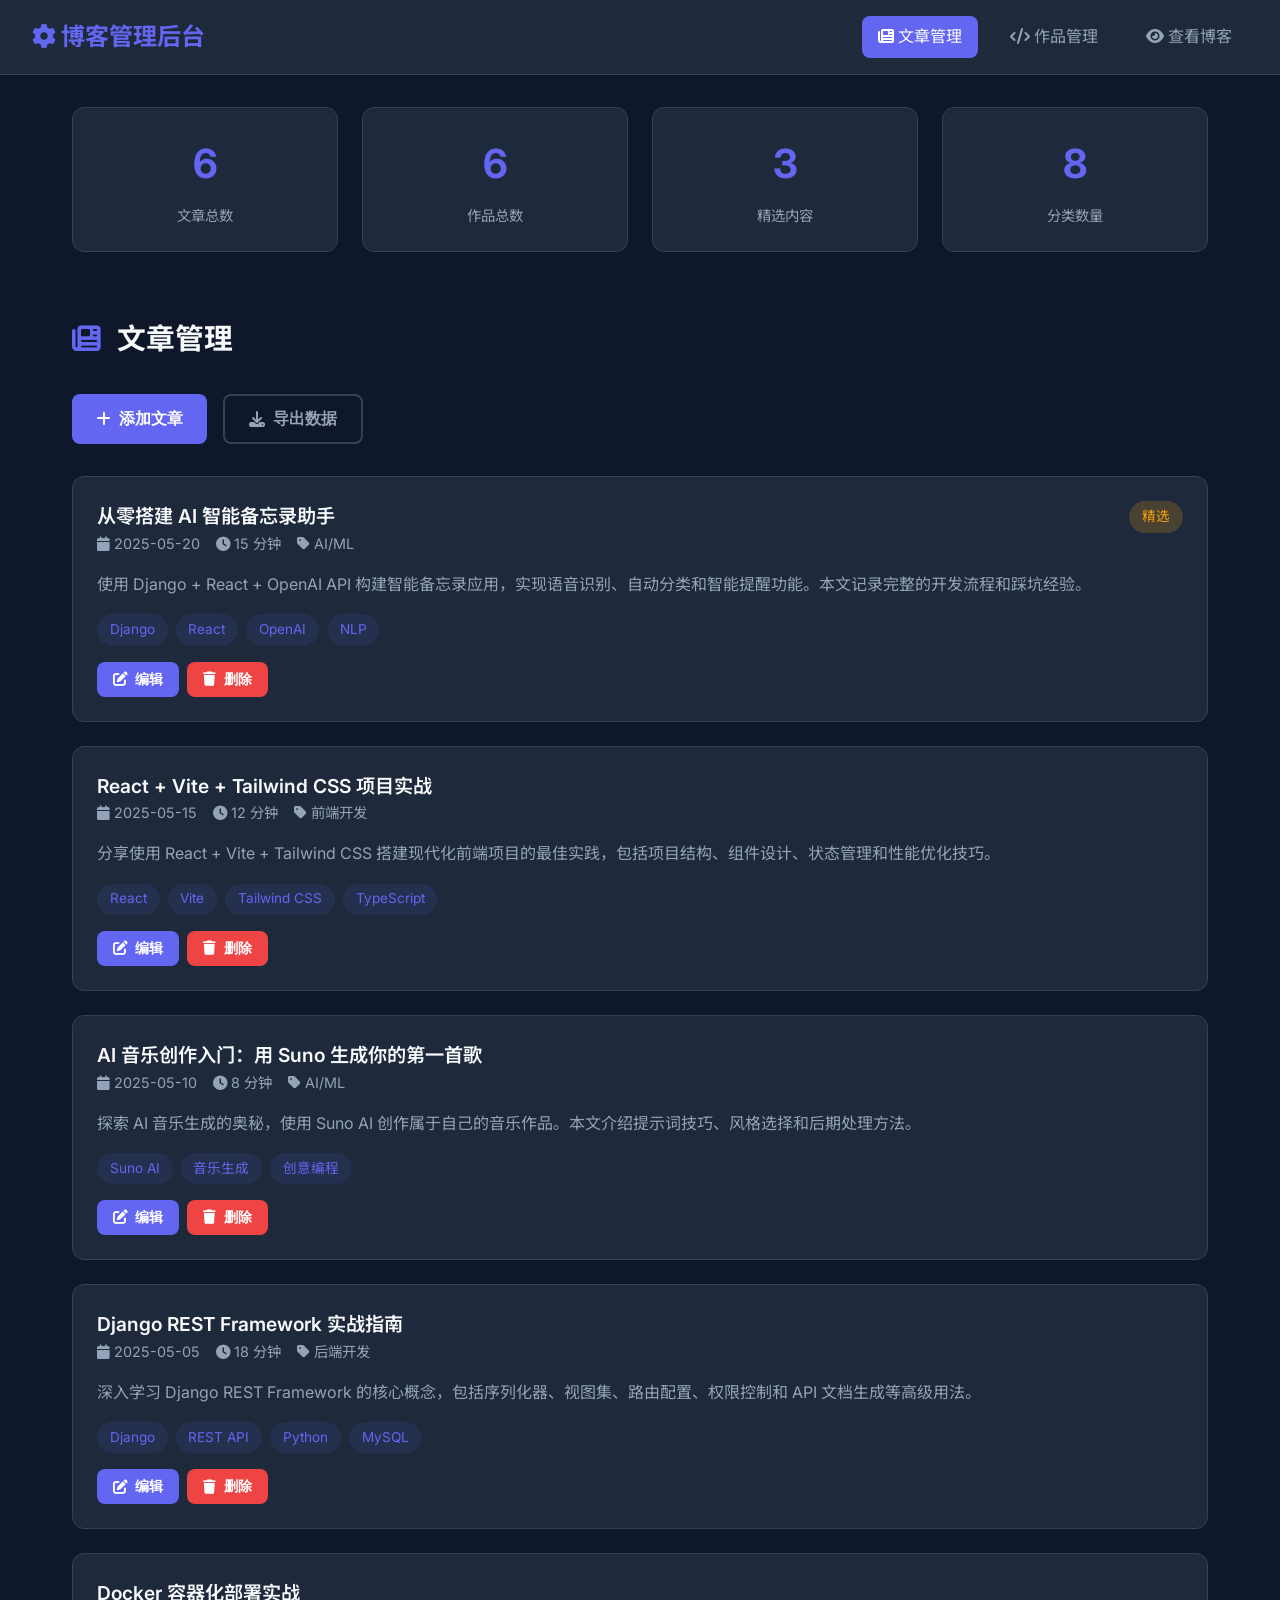
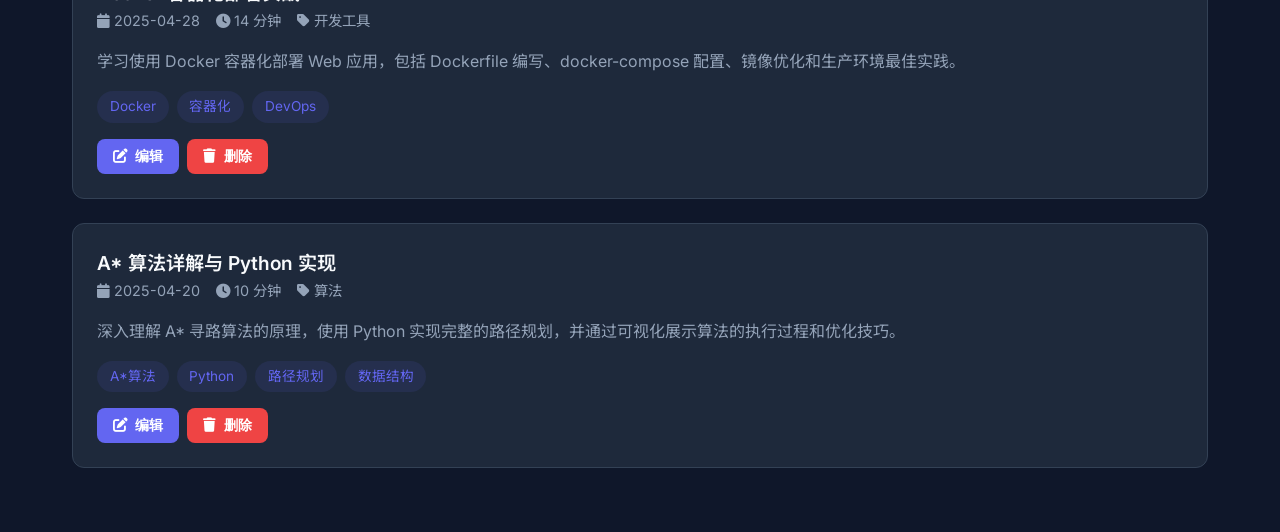
==== admin.html @ 1f02cdba "全面升级：添加作品展示、技术博客、管理后台、动态数据加载" ====
<!DOCTYPE html>
<html lang="zh-CN">
<head>
    <meta charset="UTF-8">
    <meta name="viewport" content="width=device-width, initial-scale=1.0">
    <title>博客管理后台 - Jax</title>
    <link rel="preconnect" href="https://fonts.googleapis.com">
    <link href="https://fonts.googleapis.com/css2?family=Inter:wght@300;400;500;600;700&family=Noto+Sans+SC:wght@300;400;500;700&display=swap" rel="stylesheet">
    <link rel="stylesheet" href="https://cdnjs.cloudflare.com/ajax/libs/font-awesome/6.5.1/css/all.min.css">
    <style>
        :root {
            --bg-primary: #0f172a;
            --bg-secondary: #1e293b;
            --bg-tertiary: #334155;
            --text-primary: #f8fafc;
            --text-secondary: #94a3b8;
            --accent: #6366f1;
            --accent-secondary: #8b5cf6;
            --success: #10b981;
            --warning: #f59e0b;
            --danger: #ef4444;
            --border: #334155;
        }

        * {
            margin: 0;
            padding: 0;
            box-sizing: border-box;
        }

        body {
            font-family: 'Inter', 'Noto Sans SC', sans-serif;
            background: var(--bg-primary);
            color: var(--text-primary);
            line-height: 1.6;
        }

        .container {
            max-width: 1200px;
            margin: 0 auto;
            padding: 2rem;
        }

        /* 头部导航 */
        .admin-header {
            background: var(--bg-secondary);
            border-bottom: 1px solid var(--border);
            padding: 1rem 2rem;
            display: flex;
            justify-content: space-between;
            align-items: center;
        }

        .admin-logo {
            font-size: 1.5rem;
            font-weight: 700;
            color: var(--accent);
        }

        .admin-nav {
            display: flex;
            gap: 1rem;
        }

        .admin-nav a {
            color: var(--text-secondary);
            text-decoration: none;
            padding: 0.5rem 1rem;
            border-radius: 8px;
            transition: all 0.3s;
        }

        .admin-nav a:hover,
        .admin-nav a.active {
            background: var(--accent);
            color: white;
        }

        /* 主要内容 */
        .main-content {
            padding: 2rem 0;
        }

        .section-title {
            font-size: 1.8rem;
            font-weight: 700;
            margin-bottom: 2rem;
            color: var(--text-primary);
            display: flex;
            align-items: center;
            gap: 1rem;
        }

        .section-title i {
            color: var(--accent);
        }

        /* 操作按钮 */
        .actions {
            display: flex;
            gap: 1rem;
            margin-bottom: 2rem;
        }

        .btn {
            padding: 0.8rem 1.5rem;
            border: none;
            border-radius: 8px;
            font-size: 1rem;
            font-weight: 600;
            cursor: pointer;
            transition: all 0.3s;
            display: inline-flex;
            align-items: center;
            gap: 0.5rem;
        }

        .btn-primary {
            background: var(--accent);
            color: white;
        }

        .btn-primary:hover {
            background: var(--accent-secondary);
            transform: translateY(-2px);
        }

        .btn-success {
            background: var(--success);
            color: white;
        }

        .btn-success:hover {
            background: #059669;
        }

        .btn-danger {
            background: var(--danger);
            color: white;
        }

        .btn-danger:hover {
            background: #dc2626;
        }

        .btn-outline {
            background: transparent;
            border: 2px solid var(--border);
            color: var(--text-secondary);
        }

        .btn-outline:hover {
            border-color: var(--accent);
            color: var(--accent);
        }

        /* 内容卡片 */
        .content-grid {
            display: grid;
            gap: 1.5rem;
        }

        .content-card {
            background: var(--bg-secondary);
            border: 1px solid var(--border);
            border-radius: 12px;
            padding: 1.5rem;
            transition: all 0.3s;
        }

        .content-card:hover {
            border-color: var(--accent);
            transform: translateY(-2px);
        }

        .card-header {
            display: flex;
            justify-content: space-between;
            align-items: flex-start;
            margin-bottom: 1rem;
        }

        .card-title {
            font-size: 1.2rem;
            font-weight: 600;
            color: var(--text-primary);
        }

        .card-meta {
            display: flex;
            gap: 1rem;
            color: var(--text-secondary);
            font-size: 0.9rem;
        }

        .card-description {
            color: var(--text-secondary);
            margin-bottom: 1rem;
            line-height: 1.7;
        }

        .card-tags {
            display: flex;
            flex-wrap: wrap;
            gap: 0.5rem;
            margin-bottom: 1rem;
        }

        .tag {
            background: rgba(99, 102, 241, 0.1);
            color: var(--accent);
            padding: 0.3rem 0.8rem;
            border-radius: 20px;
            font-size: 0.85rem;
        }

        .card-actions {
            display: flex;
            gap: 0.5rem;
        }

        .btn-sm {
            padding: 0.5rem 1rem;
            font-size: 0.9rem;
        }

        /* 模态框 */
        .modal {
            display: none;
            position: fixed;
            top: 0;
            left: 0;
            right: 0;
            bottom: 0;
            background: rgba(0, 0, 0, 0.8);
            z-index: 1000;
            align-items: center;
            justify-content: center;
        }

        .modal.active {
            display: flex;
        }

        .modal-content {
            background: var(--bg-secondary);
            border-radius: 16px;
            padding: 2rem;
            width: 90%;
            max-width: 600px;
            max-height: 90vh;
            overflow-y: auto;
        }

        .modal-header {
            display: flex;
            justify-content: space-between;
            align-items: center;
            margin-bottom: 2rem;
        }

        .modal-title {
            font-size: 1.5rem;
            font-weight: 700;
        }

        .modal-close {
            background: none;
            border: none;
            color: var(--text-secondary);
            font-size: 1.5rem;
            cursor: pointer;
            padding: 0.5rem;
        }

        .modal-close:hover {
            color: var(--danger);
        }

        /* 表单 */
        .form-group {
            margin-bottom: 1.5rem;
        }

        .form-label {
            display: block;
            margin-bottom: 0.5rem;
            color: var(--text-primary);
            font-weight: 500;
        }

        .form-input,
        .form-textarea,
        .form-select {
            width: 100%;
            padding: 0.8rem 1rem;
            background: var(--bg-tertiary);
            border: 1px solid var(--border);
            border-radius: 8px;
            color: var(--text-primary);
            font-size: 1rem;
            font-family: inherit;
            transition: border-color 0.3s;
        }

        .form-input:focus,
        .form-textarea:focus,
        .form-select:focus {
            outline: none;
            border-color: var(--accent);
        }

        .form-textarea {
            min-height: 120px;
            resize: vertical;
        }

        .form-help {
            color: var(--text-secondary);
            font-size: 0.85rem;
            margin-top: 0.3rem;
        }

        /* 标签输入 */
        .tags-input {
            display: flex;
            flex-wrap: wrap;
            gap: 0.5rem;
            padding: 0.5rem;
            background: var(--bg-tertiary);
            border: 1px solid var(--border);
            border-radius: 8px;
            min-height: 50px;
        }

        .tags-input .tag {
            display: flex;
            align-items: center;
            gap: 0.3rem;
        }

        .tags-input .tag button {
            background: none;
            border: none;
            color: var(--accent);
            cursor: pointer;
            padding: 0;
            font-size: 0.9rem;
        }

        .tags-input input {
            flex: 1;
            min-width: 100px;
            background: none;
            border: none;
            color: var(--text-primary);
            font-size: 1rem;
            outline: none;
        }

        /* 统计信息 */
        .stats {
            display: grid;
            grid-template-columns: repeat(auto-fit, minmax(200px, 1fr));
            gap: 1.5rem;
            margin-bottom: 2rem;
        }

        .stat-card {
            background: var(--bg-secondary);
            border: 1px solid var(--border);
            border-radius: 12px;
            padding: 1.5rem;
            text-align: center;
        }

        .stat-number {
            font-size: 2.5rem;
            font-weight: 700;
            color: var(--accent);
            margin-bottom: 0.5rem;
        }

        .stat-label {
            color: var(--text-secondary);
            font-size: 0.9rem;
        }

        /* 响应式 */
        @media (max-width: 768px) {
            .container {
                padding: 1rem;
            }

            .admin-header {
                flex-direction: column;
                gap: 1rem;
            }

            .admin-nav {
                flex-wrap: wrap;
                justify-content: center;
            }

            .actions {
                flex-direction: column;
            }

            .btn {
                width: 100%;
                justify-content: center;
            }

            .stats {
                grid-template-columns: repeat(2, 1fr);
            }
        }
    </style>
</head>
<body>
    <!-- 头部导航 -->
    <header class="admin-header">
        <div class="admin-logo">
            <i class="fas fa-cog"></i> 博客管理后台
        </div>
        <nav class="admin-nav">
            <a href="#articles" class="active" onclick="showSection('articles')">
                <i class="fas fa-newspaper"></i> 文章管理
            </a>
            <a href="#works" onclick="showSection('works')">
                <i class="fas fa-code"></i> 作品管理
            </a>
            <a href="index.html">
                <i class="fas fa-eye"></i> 查看博客
            </a>
        </nav>
    </header>

    <div class="container">
        <!-- 统计信息 -->
        <div class="stats">
            <div class="stat-card">
                <div class="stat-number" id="articleCount">0</div>
                <div class="stat-label">文章总数</div>
            </div>
            <div class="stat-card">
                <div class="stat-number" id="workCount">0</div>
                <div class="stat-label">作品总数</div>
            </div>
            <div class="stat-card">
                <div class="stat-number" id="featuredCount">0</div>
                <div class="stat-label">精选内容</div>
            </div>
            <div class="stat-card">
                <div class="stat-number" id="categoryCount">0</div>
                <div class="stat-label">分类数量</div>
            </div>
        </div>

        <!-- 文章管理 -->
        <section id="articles-section" class="main-content">
            <h2 class="section-title">
                <i class="fas fa-newspaper"></i> 文章管理
            </h2>
            <div class="actions">
                <button class="btn btn-primary" onclick="openArticleModal()">
                    <i class="fas fa-plus"></i> 添加文章
                </button>
                <button class="btn btn-outline" onclick="exportData('articles')">
                    <i class="fas fa-download"></i> 导出数据
                </button>
            </div>
            <div class="content-grid" id="articlesList">
                <!-- 文章列表将通过 JavaScript 动态生成 -->
            </div>
        </section>

        <!-- 作品管理 -->
        <section id="works-section" class="main-content" style="display: none;">
            <h2 class="section-title">
                <i class="fas fa-code"></i> 作品管理
            </h2>
            <div class="actions">
                <button class="btn btn-primary" onclick="openWorkModal()">
                    <i class="fas fa-plus"></i> 添加作品
                </button>
                <button class="btn btn-outline" onclick="exportData('works')">
                    <i class="fas fa-download"></i> 导出数据
                </button>
            </div>
            <div class="content-grid" id="worksList">
                <!-- 作品列表将通过 JavaScript 动态生成 -->
            </div>
        </section>
    </div>

    <!-- 文章编辑模态框 -->
    <div class="modal" id="articleModal">
        <div class="modal-content">
            <div class="modal-header">
                <h3 class="modal-title" id="articleModalTitle">添加文章</h3>
                <button class="modal-close" onclick="closeArticleModal()">&times;</button>
            </div>
            <form id="articleForm" onsubmit="saveArticle(event)">
                <input type="hidden" id="articleId">
                <div class="form-group">
                    <label class="form-label">文章标题 *</label>
                    <input type="text" class="form-input" id="articleTitle" required>
                </div>
                <div class="form-group">
                    <label class="form-label">文章摘要 *</label>
                    <textarea class="form-textarea" id="articleExcerpt" required></textarea>
                </div>
                <div class="form-group">
                    <label class="form-label">分类 *</label>
                    <select class="form-select" id="articleCategory" required>
                        <option value="ai">AI/ML</option>
                        <option value="frontend">前端开发</option>
                        <option value="backend">后端开发</option>
                        <option value="devops">开发工具</option>
                        <option value="algorithm">算法</option>
                    </select>
                </div>
                <div class="form-group">
                    <label class="form-label">发布日期 *</label>
                    <input type="date" class="form-input" id="articleDate" required>
                </div>
                <div class="form-group">
                    <label class="form-label">阅读时间</label>
                    <input type="text" class="form-input" id="articleReadTime" placeholder="例如：10 分钟">
                </div>
                <div class="form-group">
                    <label class="form-label">标签（用逗号分隔）</label>
                    <input type="text" class="form-input" id="articleTags" placeholder="例如：React, TypeScript, Vite">
                </div>
                <div class="form-group">
                    <label class="form-label">图标类名</label>
                    <input type="text" class="form-input" id="articleIcon" placeholder="例如：fas fa-brain">
                    <p class="form-help">使用 Font Awesome 图标类名</p>
                </div>
                <div class="form-group">
                    <label class="form-label">文章链接</label>
                    <input type="text" class="form-input" id="articleUrl" placeholder="https://...">
                </div>
                <div class="form-group">
                    <label class="form-label">
                        <input type="checkbox" id="articleFeatured"> 设为精选文章
                    </label>
                </div>
                <div class="actions">
                    <button type="submit" class="btn btn-success">
                        <i class="fas fa-save"></i> 保存
                    </button>
                    <button type="button" class="btn btn-outline" onclick="closeArticleModal()">
                        取消
                    </button>
                </div>
            </form>
        </div>
    </div>

    <!-- 作品编辑模态框 -->
    <div class="modal" id="workModal">
        <div class="modal-content">
            <div class="modal-header">
                <h3 class="modal-title" id="workModalTitle">添加作品</h3>
                <button class="modal-close" onclick="closeWorkModal()">&times;</button>
            </div>
            <form id="workForm" onsubmit="saveWork(event)">
                <input type="hidden" id="workId">
                <div class="form-group">
                    <label class="form-label">作品名称 *</label>
                    <input type="text" class="form-input" id="workTitle" required>
                </div>
                <div class="form-group">
                    <label class="form-label">作品描述 *</label>
                    <textarea class="form-textarea" id="workDescription" required></textarea>
                </div>
                <div class="form-group">
                    <label class="form-label">分类 *</label>
                    <select class="form-select" id="workCategory" required>
                        <option value="ai">AI/ML</option>
                        <option value="web">Web开发</option>
                        <option value="design">设计</option>
                        <option value="creative">创意</option>
                    </select>
                </div>
                <div class="form-group">
                    <label class="form-label">封面图片 URL</label>
                    <input type="text" class="form-input" id="workImage" placeholder="https://...">
                </div>
                <div class="form-group">
                    <label class="form-label">技术栈（用逗号分隔）</label>
                    <input type="text" class="form-input" id="workTech" placeholder="例如：React, Django, MySQL">
                </div>
                <div class="form-group">
                    <label class="form-label">GitHub 链接</label>
                    <input type="text" class="form-input" id="workGithub" placeholder="https://github.com/...">
                </div>
                <div class="form-group">
                    <label class="form-label">演示链接</label>
                    <input type="text" class="form-input" id="workDemo" placeholder="https://...">
                </div>
                <div class="form-group">
                    <label class="form-label">项目状态</label>
                    <select class="form-select" id="workStatus">
                        <option value="已上线">已上线</option>
                        <option value="已完成">已完成</option>
                        <option value="进行中">进行中</option>
                        <option value="持续更新">持续更新</option>
                    </select>
                </div>
                <div class="form-group">
                    <label class="form-label">
                        <input type="checkbox" id="workFeatured"> 设为精选作品
                    </label>
                </div>
                <div class="actions">
                    <button type="submit" class="btn btn-success">
                        <i class="fas fa-save"></i> 保存
                    </button>
                    <button type="button" class="btn btn-outline" onclick="closeWorkModal()">
                        取消
                    </button>
                </div>
            </form>
        </div>
    </div>

    <script>
        // 全局数据
        let blogData = {
            articles: [],
            works: [],
            categories: {}
        };

        // 加载数据
        async function loadData() {
            try {
                const response = await fetch('data.json');
                blogData = await response.json();
                renderArticles();
                renderWorks();
                updateStats();
            } catch (error) {
                console.error('加载数据失败:', error);
                alert('加载数据失败，请刷新页面重试');
            }
        }

        // 保存数据到本地存储
        function saveToStorage() {
            localStorage.setItem('blogData', JSON.stringify(blogData));
        }

        // 从本地存储加载
        function loadFromStorage() {
            const stored = localStorage.getItem('blogData');
            if (stored) {
                blogData = JSON.parse(stored);
                return true;
            }
            return false;
        }

        // 更新统计信息
        function updateStats() {
            document.getElementById('articleCount').textContent = blogData.articles.length;
            document.getElementById('workCount').textContent = blogData.works.length;
            
            const featured = blogData.articles.filter(a => a.featured).length + 
                           blogData.works.filter(w => w.featured).length;
            document.getElementById('featuredCount').textContent = featured;
            
            const categories = new Set([
                ...blogData.articles.map(a => a.category),
                ...blogData.works.map(w => w.category)
            ]);
            document.getElementById('categoryCount').textContent = categories.size;
        }

        // 切换栏目
        function showSection(section) {
            document.querySelectorAll('.main-content').forEach(el => {
                el.style.display = 'none';
            });
            document.getElementById(`${section}-section`).style.display = 'block';
            
            document.querySelectorAll('.admin-nav a').forEach(el => {
                el.classList.remove('active');
            });
            event.target.closest('a').classList.add('active');
        }

        // 渲染文章列表
        function renderArticles() {
            const container = document.getElementById('articlesList');
            container.innerHTML = blogData.articles.map(article => `
                <div class="content-card">
                    <div class="card-header">
                        <div>
                            <div class="card-title">${article.title}</div>
                            <div class="card-meta">
                                <span><i class="fas fa-calendar"></i> ${article.date}</span>
                                <span><i class="fas fa-clock"></i> ${article.readTime}</span>
                                <span><i class="fas fa-tag"></i> ${getCategoryName(article.category, 'articles')}</span>
                            </div>
                        </div>
                        ${article.featured ? '<span class="tag" style="background: rgba(245, 158, 11, 0.2); color: #f59e0b;">精选</span>' : ''}
                    </div>
                    <p class="card-description">${article.excerpt}</p>
                    <div class="card-tags">
                        ${article.tags.map(tag => `<span class="tag">${tag}</span>`).join('')}
                    </div>
                    <div class="card-actions">
                        <button class="btn btn-primary btn-sm" onclick="editArticle(${article.id})">
                            <i class="fas fa-edit"></i> 编辑
                        </button>
                        <button class="btn btn-danger btn-sm" onclick="deleteArticle(${article.id})">
                            <i class="fas fa-trash"></i> 删除
                        </button>
                    </div>
                </div>
            `).join('');
        }

        // 渲染作品列表
        function renderWorks() {
            const container = document.getElementById('worksList');
            container.innerHTML = blogData.works.map(work => `
                <div class="content-card">
                    <div class="card-header">
                        <div>
                            <div class="card-title">${work.title}</div>
                            <div class="card-meta">
                                <span><i class="fas fa-tag"></i> ${getCategoryName(work.category, 'works')}</span>
                                <span><i class="fas fa-circle" style="color: ${work.status === '已上线' ? '#10b981' : work.status === '进行中' ? '#f59e0b' : '#6366f1'}"></i> ${work.status}</span>
                            </div>
                        </div>
                        ${work.featured ? '<span class="tag" style="background: rgba(245, 158, 11, 0.2); color: #f59e0b;">精选</span>' : ''}
                    </div>
                    <p class="card-description">${work.description}</p>
                    <div class="card-tags">
                        ${work.tech.map(tag => `<span class="tag">${tag}</span>`).join('')}
                    </div>
                    <div class="card-actions">
                        <button class="btn btn-primary btn-sm" onclick="editWork(${work.id})">
                            <i class="fas fa-edit"></i> 编辑
                        </button>
                        <button class="btn btn-danger btn-sm" onclick="deleteWork(${work.id})">
                            <i class="fas fa-trash"></i> 删除
                        </button>
                        ${work.github ? `<a href="${work.github}" target="_blank" class="btn btn-outline btn-sm"><i class="fab fa-github"></i> GitHub</a>` : ''}
                    </div>
                </div>
            `).join('');
        }

        // 获取分类名称
        function getCategoryName(category, type) {
            return blogData.categories[type]?.[category] || category;
        }

        // 打开文章模态框
        function openArticleModal(article = null) {
            const modal = document.getElementById('articleModal');
            const title = document.getElementById('articleModalTitle');
            
            if (article) {
                title.textContent = '编辑文章';
                document.getElementById('articleId').value = article.id;
                document.getElementById('articleTitle').value = article.title;
                document.getElementById('articleExcerpt').value = article.excerpt;
                document.getElementById('articleCategory').value = article.category;
                document.getElementById('articleDate').value = article.date;
                document.getElementById('articleReadTime').value = article.readTime;
                document.getElementById('articleTags').value = article.tags.join(', ');
                document.getElementById('articleIcon').value = article.icon;
                document.getElementById('articleUrl').value = article.url;
                document.getElementById('articleFeatured').checked = article.featured;
            } else {
                title.textContent = '添加文章';
                document.getElementById('articleForm').reset();
                document.getElementById('articleDate').value = new Date().toISOString().split('T')[0];
            }
            
            modal.classList.add('active');
        }

        // 关闭文章模态框
        function closeArticleModal() {
            document.getElementById('articleModal').classList.remove('active');
        }

        // 保存文章
        function saveArticle(event) {
            event.preventDefault();
            
            const id = document.getElementById('articleId').value;
            const article = {
                id: id ? parseInt(id) : Date.now(),
                title: document.getElementById('articleTitle').value,
                excerpt: document.getElementById('articleExcerpt').value,
                category: document.getElementById('articleCategory').value,
                date: document.getElementById('articleDate').value,
                readTime: document.getElementById('articleReadTime').value || '5 分钟',
                tags: document.getElementById('articleTags').value.split(',').map(t => t.trim()).filter(t => t),
                icon: document.getElementById('articleIcon').value || 'fas fa-file-alt',
                url: document.getElementById('articleUrl').value || '#',
                featured: document.getElementById('articleFeatured').checked
            };

            if (id) {
                // 更新
                const index = blogData.articles.findIndex(a => a.id === parseInt(id));
                if (index !== -1) {
                    blogData.articles[index] = article;
                }
            } else {
                // 新增
                blogData.articles.unshift(article);
            }

            saveToStorage();
            renderArticles();
            updateStats();
            closeArticleModal();
            alert(id ? '文章已更新' : '文章已添加');
        }

        // 编辑文章
        function editArticle(id) {
            const article = blogData.articles.find(a => a.id === id);
            if (article) {
                openArticleModal(article);
            }
        }

        // 删除文章
        function deleteArticle(id) {
            if (confirm('确定要删除这篇文章吗？')) {
                blogData.articles = blogData.articles.filter(a => a.id !== id);
                saveToStorage();
                renderArticles();
                updateStats();
                alert('文章已删除');
            }
        }

        // 打开作品模态框
        function openWorkModal(work = null) {
            const modal = document.getElementById('workModal');
            const title = document.getElementById('workModalTitle');
            
            if (work) {
                title.textContent = '编辑作品';
                document.getElementById('workId').value = work.id;
                document.getElementById('workTitle').value = work.title;
                document.getElementById('workDescription').value = work.description;
                document.getElementById('workCategory').value = work.category;
                document.getElementById('workImage').value = work.image;
                document.getElementById('workTech').value = work.tech.join(', ');
                document.getElementById('workGithub').value = work.github;
                document.getElementById('workDemo').value = work.demo;
                document.getElementById('workStatus').value = work.status;
                document.getElementById('workFeatured').checked = work.featured;
            } else {
                title.textContent = '添加作品';
                document.getElementById('workForm').reset();
            }
            
            modal.classList.add('active');
        }

        // 关闭作品模态框
        function closeWorkModal() {
            document.getElementById('workModal').classList.remove('active');
        }

        // 保存作品
        function saveWork(event) {
            event.preventDefault();
            
            const id = document.getElementById('workId').value;
            const work = {
                id: id ? parseInt(id) : Date.now(),
                title: document.getElementById('workTitle').value,
                description: document.getElementById('workDescription').value,
                category: document.getElementById('workCategory').value,
                image: document.getElementById('workImage').value || 'https://images.unsplash.com/photo-1461749280684-dccba630e2f6?w=800',
                tech: document.getElementById('workTech').value.split(',').map(t => t.trim()).filter(t => t),
                github: document.getElementById('workGithub').value || '#',
                demo: document.getElementById('workDemo').value || '#',
                status: document.getElementById('workStatus').value,
                featured: document.getElementById('workFeatured').checked
            };

            if (id) {
                // 更新
                const index = blogData.works.findIndex(w => w.id === parseInt(id));
                if (index !== -1) {
                    blogData.works[index] = work;
                }
            } else {
                // 新增
                blogData.works.unshift(work);
            }

            saveToStorage();
            renderWorks();
            updateStats();
            closeWorkModal();
            alert(id ? '作品已更新' : '作品已添加');
        }

        // 编辑作品
        function editWork(id) {
            const work = blogData.works.find(w => w.id === id);
            if (work) {
                openWorkModal(work);
            }
        }

        // 删除作品
        function deleteWork(id) {
            if (confirm('确定要删除这个作品吗？')) {
                blogData.works = blogData.works.filter(w => w.id !== id);
                saveToStorage();
                renderWorks();
                updateStats();
                alert('作品已删除');
            }
        }

        // 导出数据
        function exportData(type) {
            const data = type === 'articles' ? blogData.articles : blogData.works;
            const blob = new Blob([JSON.stringify(data, null, 2)], { type: 'application/json' });
            const url = URL.createObjectURL(blob);
            const a = document.createElement('a');
            a.href = url;
            a.download = `${type}_${new Date().toISOString().split('T')[0]}.json`;
            a.click();
            URL.revokeObjectURL(url);
        }

        // 初始化
        document.addEventListener('DOMContentLoaded', () => {
            if (!loadFromStorage()) {
                loadData();
            } else {
                renderArticles();
                renderWorks();
                updateStats();
            }
        });
    </script>
</body>
</html>
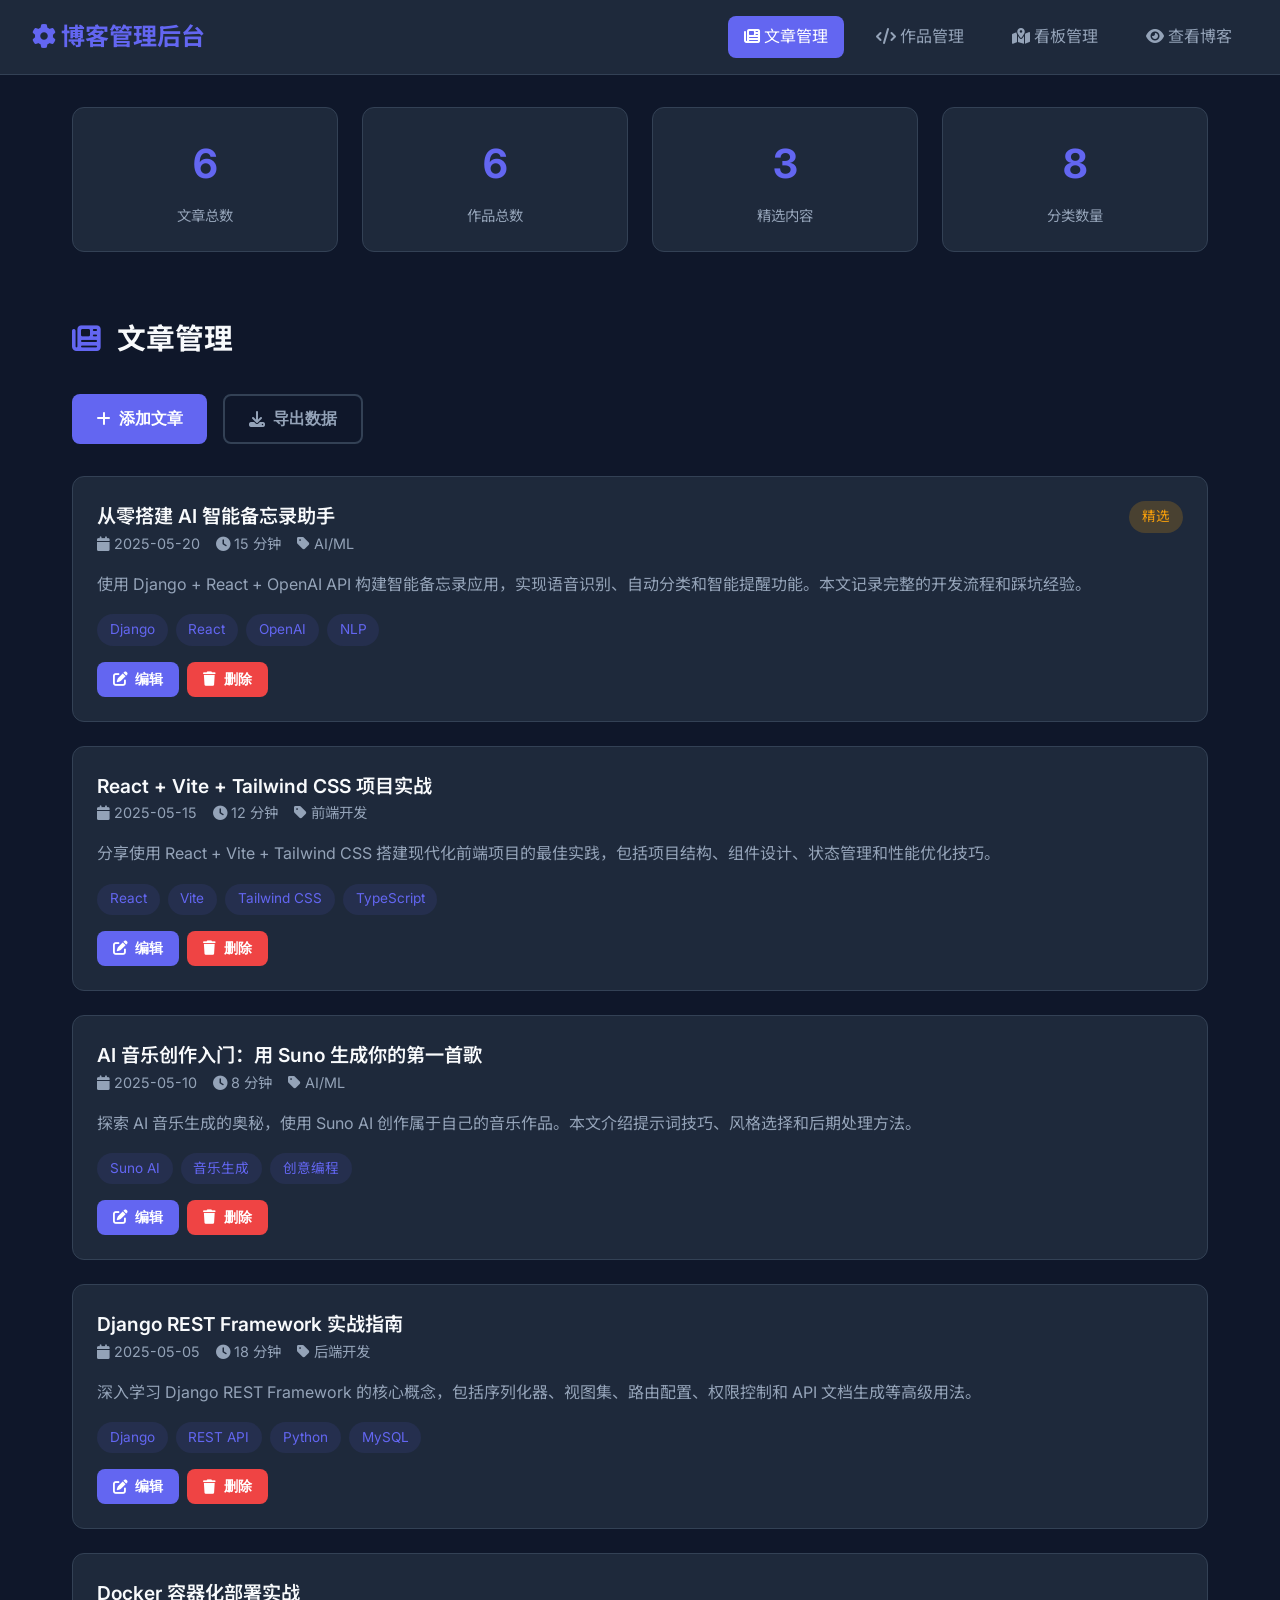
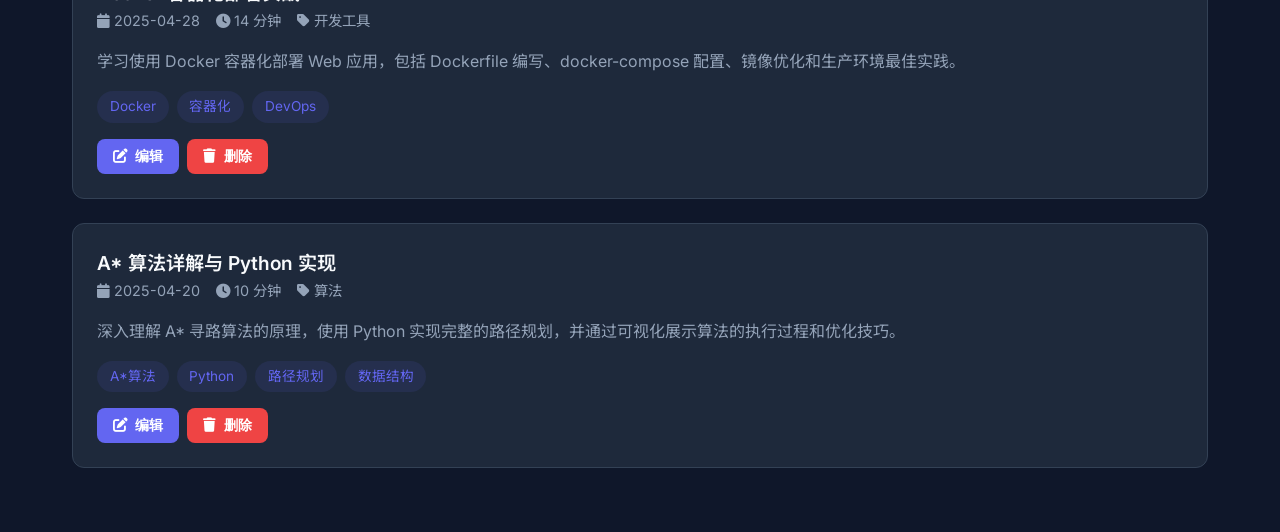
==== commit 9709a8fb: "feat: AI Agent 进阶学习看板" ====
--- a/admin.html
+++ b/admin.html
@@ -415,6 +415,114 @@
                 grid-template-columns: repeat(2, 1fr);
             }
         }
+
+        /* 看板管理样式 */
+        .roadmap-admin-phase {
+            background: var(--bg-secondary);
+            border: 1px solid var(--border);
+            border-radius: 12px;
+            margin-bottom: 1.5rem;
+            overflow: hidden;
+        }
+
+        .roadmap-admin-header {
+            display: flex;
+            justify-content: space-between;
+            align-items: center;
+            padding: 1rem 1.5rem;
+            background: linear-gradient(135deg, rgba(6, 182, 212, 0.08), rgba(99, 102, 241, 0.05));
+            border-bottom: 1px solid var(--border);
+        }
+
+        .roadmap-admin-header h3 {
+            margin: 0;
+            font-size: 1.1rem;
+            color: var(--text-primary);
+            display: flex;
+            align-items: center;
+            gap: 0.5rem;
+        }
+
+        .roadmap-admin-header h3 i {
+            color: var(--cyan);
+        }
+
+        .admin-phase-badge {
+            font-family: 'JetBrains Mono', monospace;
+            font-size: 0.85rem;
+            color: var(--cyan);
+            background: rgba(6, 182, 212, 0.1);
+            padding: 0.3rem 0.8rem;
+            border-radius: 20px;
+            border: 1px solid rgba(6, 182, 212, 0.2);
+        }
+
+        .admin-kp-list, .admin-project-section, .admin-insights-section {
+            padding: 1.5rem;
+            border-bottom: 1px solid var(--border);
+        }
+
+        .admin-kp-list:last-child, .admin-project-section:last-child, .admin-insights-section:last-child {
+            border-bottom: none;
+        }
+
+        .admin-kp-list h4, .admin-project-section h4, .admin-insights-section h4 {
+            font-size: 0.95rem;
+            color: var(--text-secondary);
+            margin: 0 0 1rem 0;
+            display: flex;
+            align-items: center;
+            gap: 0.5rem;
+        }
+
+        .admin-kp-list h4 i { color: var(--cyan); }
+        .admin-project-section h4 i { color: var(--accent-light); }
+        .admin-insights-section h4 i { color: var(--orange); }
+
+        .admin-kp-item {
+            display: flex;
+            align-items: center;
+            gap: 0.75rem;
+            padding: 0.6rem 0;
+            border-bottom: 1px solid rgba(255, 255, 255, 0.03);
+        }
+
+        .admin-kp-item:last-of-type {
+            border-bottom: none;
+        }
+
+        .admin-kp-name {
+            flex: 1;
+            font-size: 0.9rem;
+            color: var(--text-primary);
+        }
+
+        .admin-add-kp {
+            display: flex;
+            gap: 0.75rem;
+            margin-top: 1rem;
+            align-items: center;
+        }
+
+        .admin-add-kp .form-input {
+            flex: 1;
+        }
+
+        @media (max-width: 768px) {
+            .admin-kp-item {
+                flex-wrap: wrap;
+            }
+            .admin-kp-name {
+                width: 100%;
+            }
+            .admin-add-kp {
+                flex-direction: column;
+            }
+            .admin-add-kp .btn {
+                width: 100%;
+            }
+        }
+    </style>
     </style>
 </head>
 <body>
@@ -429,6 +537,9 @@
             </a>
             <a href="#works" onclick="showSection('works')">
                 <i class="fas fa-code"></i> 作品管理
+            </a>
+            <a href="#roadmap" onclick="showSection('roadmap')">
+                <i class="fas fa-map-marked-alt"></i> 看板管理
             </a>
             <a href="index.html">
                 <i class="fas fa-eye"></i> 查看博客
@@ -494,6 +605,21 @@
         </section>
     </div>
 
+
+        <!-- 看板管理 -->
+        <section id="roadmap-section" class="main-content" style="display: none;">
+            <h2 class="section-title">
+                <i class="fas fa-map-marked-alt"></i> AI Agent 看板管理
+            </h2>
+            <div class="actions">
+                <button class="btn btn-outline" onclick="exportData('full')">
+                    <i class="fas fa-download"></i> 导出完整数据
+                </button>
+            </div>
+            <div id="roadmapEditor">
+                <!-- 动态渲染 -->
+            </div>
+        </section>
     <!-- 文章编辑模态框 -->
     <div class="modal" id="articleModal">
         <div class="modal-content">
@@ -632,7 +758,8 @@
         let blogData = {
             articles: [],
             works: [],
-            categories: {}
+            categories: {},
+            agentRoadmap: []
         };
 
         // 加载数据
@@ -640,8 +767,10 @@
             try {
                 const response = await fetch('data.json');
                 blogData = await response.json();
+                if (!blogData.agentRoadmap) blogData.agentRoadmap = [];
                 renderArticles();
                 renderWorks();
+                renderRoadmapEditor();
                 updateStats();
             } catch (error) {
                 console.error('加载数据失败:', error);
@@ -659,6 +788,7 @@
             const stored = localStorage.getItem('blogData');
             if (stored) {
                 blogData = JSON.parse(stored);
+                if (!blogData.agentRoadmap) blogData.agentRoadmap = [];
                 return true;
             }
             return false;
@@ -685,12 +815,14 @@
             document.querySelectorAll('.main-content').forEach(el => {
                 el.style.display = 'none';
             });
-            document.getElementById(`${section}-section`).style.display = 'block';
+            document.getElementById(section + '-section').style.display = 'block';
             
             document.querySelectorAll('.admin-nav a').forEach(el => {
                 el.classList.remove('active');
             });
-            event.target.closest('a').classList.add('active');
+            if (event && event.target) {
+                event.target.closest('a').classList.add('active');
+            }
         }
 
         // 渲染文章列表
@@ -762,6 +894,140 @@
             return blogData.categories[type]?.[category] || category;
         }
 
+        // ==================== 看板管理 ====================
+
+        // 渲染看板编辑器
+        function renderRoadmapEditor() {
+            const container = document.getElementById('roadmapEditor');
+            if (!container || !blogData.agentRoadmap) return;
+
+            container.innerHTML = blogData.agentRoadmap.map((phase, phaseIdx) => {
+                const total = phase.knowledgePoints.length;
+                const done = phase.knowledgePoints.filter(kp => kp.status === '已完成').length;
+                const percent = total > 0 ? Math.round((done / total) * 100) : 0;
+
+                return `
+                <div class="roadmap-admin-phase" data-phase-idx="${phaseIdx}">
+                    <div class="roadmap-admin-header">
+                        <h3>
+                            <i class="${phase.icon || 'fas fa-brain'}"></i>
+                            Phase ${phaseIdx + 1}：${phase.title}
+                        </h3>
+                        <span class="admin-phase-badge">${percent}% · ${done}/${total}</span>
+                    </div>
+
+                    <!-- 知识点列表 -->
+                    <div class="admin-kp-list">
+                        <h4><i class="fas fa-list-check"></i> 知识点管理</h4>
+                        ${phase.knowledgePoints.map((kp, kpIdx) => `
+                        <div class="admin-kp-item">
+                            <span class="admin-kp-name">${kp.name}</span>
+                            <select class="form-select admin-kp-status" 
+                                onchange="updateKPStatus(${phaseIdx}, ${kpIdx}, this.value)"
+                                style="width: auto; min-width: 100px;">
+                                <option value="未开始" ${kp.status === '未开始' ? 'selected' : ''}>未开始</option>
+                                <option value="进行中" ${kp.status === '进行中' ? 'selected' : ''}>进行中</option>
+                                <option value="已完成" ${kp.status === '已完成' ? 'selected' : ''}>已完成</option>
+                            </select>
+                            <button class="btn btn-danger btn-sm" onclick="removeKP(${phaseIdx}, ${kpIdx})">
+                                <i class="fas fa-times"></i>
+                            </button>
+                        </div>
+                        `).join('')}
+                        <div class="admin-add-kp">
+                            <input type="text" class="form-input" id="newKP-${phaseIdx}" 
+                                placeholder="输入新的知识点名称...">
+                            <button class="btn btn-primary btn-sm" onclick="addKP(${phaseIdx})">
+                                <i class="fas fa-plus"></i> 添加知识点
+                            </button>
+                        </div>
+                    </div>
+
+                    <!-- 项目信息 -->
+                    <div class="admin-project-section">
+                        <h4><i class="fas fa-code-branch"></i> 实战项目</h4>
+                        <div class="form-group">
+                            <label class="form-label">项目名称</label>
+                            <input type="text" class="form-input" 
+                                value="${phase.project?.projectName || ''}"
+                                onchange="updateProject(${phaseIdx}, 'projectName', this.value)"
+                                placeholder="项目名称">
+                        </div>
+                        <div class="form-group">
+                            <label class="form-label">GitHub 链接</label>
+                            <input type="text" class="form-input" 
+                                value="${phase.project?.githubLink || ''}"
+                                onchange="updateProject(${phaseIdx}, 'githubLink', this.value)"
+                                placeholder="https://github.com/...">
+                        </div>
+                        <div class="form-group">
+                            <label class="form-label">Demo 链接</label>
+                            <input type="text" class="form-input" 
+                                value="${phase.project?.demoLink || ''}"
+                                onchange="updateProject(${phaseIdx}, 'demoLink', this.value)"
+                                placeholder="https://...">
+                        </div>
+                    </div>
+
+                    <!-- 学习感想 -->
+                    <div class="admin-insights-section">
+                        <h4><i class="fas fa-lightbulb"></i> 学习感想</h4>
+                        <textarea class="form-textarea" 
+                            onchange="updateInsights(${phaseIdx}, this.value)"
+                            placeholder="记录本阶段的学习感想、反思日志..."
+                            rows="4">${phase.insights || ''}</textarea>
+                    </div>
+                </div>`;
+            }).join('');
+        }
+
+        // 更新知识点状态
+        function updateKPStatus(phaseIdx, kpIdx, value) {
+            blogData.agentRoadmap[phaseIdx].knowledgePoints[kpIdx].status = value;
+            saveToStorage();
+            renderRoadmapEditor();
+        }
+
+        // 添加知识点
+        function addKP(phaseIdx) {
+            const input = document.getElementById('newKP-' + phaseIdx);
+            const name = input.value.trim();
+            if (!name) { alert('请输入知识点名称'); return; }
+            blogData.agentRoadmap[phaseIdx].knowledgePoints.push({
+                name: name,
+                status: '未开始'
+            });
+            input.value = '';
+            saveToStorage();
+            renderRoadmapEditor();
+        }
+
+        // 删除知识点
+        function removeKP(phaseIdx, kpIdx) {
+            if (confirm('确定要删除这个知识点吗？')) {
+                blogData.agentRoadmap[phaseIdx].knowledgePoints.splice(kpIdx, 1);
+                saveToStorage();
+                renderRoadmapEditor();
+            }
+        }
+
+        // 更新项目信息
+        function updateProject(phaseIdx, field, value) {
+            if (!blogData.agentRoadmap[phaseIdx].project) {
+                blogData.agentRoadmap[phaseIdx].project = {};
+            }
+            blogData.agentRoadmap[phaseIdx].project[field] = value;
+            saveToStorage();
+        }
+
+        // 更新感想
+        function updateInsights(phaseIdx, value) {
+            blogData.agentRoadmap[phaseIdx].insights = value;
+            saveToStorage();
+        }
+
+        // ==================== 原有功能 ====================
+
         // 打开文章模态框
         function openArticleModal(article = null) {
             const modal = document.getElementById('articleModal');
@@ -812,13 +1078,9 @@
             };
 
             if (id) {
-                // 更新
                 const index = blogData.articles.findIndex(a => a.id === parseInt(id));
-                if (index !== -1) {
-                    blogData.articles[index] = article;
-                }
+                if (index !== -1) blogData.articles[index] = article;
             } else {
-                // 新增
                 blogData.articles.unshift(article);
             }
 
@@ -832,9 +1094,7 @@
         // 编辑文章
         function editArticle(id) {
             const article = blogData.articles.find(a => a.id === id);
-            if (article) {
-                openArticleModal(article);
-            }
+            if (article) openArticleModal(article);
         }
 
         // 删除文章
@@ -897,13 +1157,9 @@
             };
 
             if (id) {
-                // 更新
                 const index = blogData.works.findIndex(w => w.id === parseInt(id));
-                if (index !== -1) {
-                    blogData.works[index] = work;
-                }
+                if (index !== -1) blogData.works[index] = work;
             } else {
-                // 新增
                 blogData.works.unshift(work);
             }
 
@@ -917,9 +1173,7 @@
         // 编辑作品
         function editWork(id) {
             const work = blogData.works.find(w => w.id === id);
-            if (work) {
-                openWorkModal(work);
-            }
+            if (work) openWorkModal(work);
         }
 
         // 删除作品
@@ -933,14 +1187,24 @@
             }
         }
 
-        // 导出数据
+        // 导出数据（支持完整导出）
         function exportData(type) {
-            const data = type === 'articles' ? blogData.articles : blogData.works;
+            let data, filename;
+            if (type === 'full') {
+                data = blogData;
+                filename = 'data.json';
+            } else if (type === 'articles') {
+                data = blogData.articles;
+                filename = 'articles_' + new Date().toISOString().split('T')[0] + '.json';
+            } else {
+                data = blogData.works;
+                filename = 'works_' + new Date().toISOString().split('T')[0] + '.json';
+            }
             const blob = new Blob([JSON.stringify(data, null, 2)], { type: 'application/json' });
             const url = URL.createObjectURL(blob);
             const a = document.createElement('a');
             a.href = url;
-            a.download = `${type}_${new Date().toISOString().split('T')[0]}.json`;
+            a.download = filename;
             a.click();
             URL.revokeObjectURL(url);
         }
@@ -952,6 +1216,7 @@
             } else {
                 renderArticles();
                 renderWorks();
+                renderRoadmapEditor();
                 updateStats();
             }
         });
